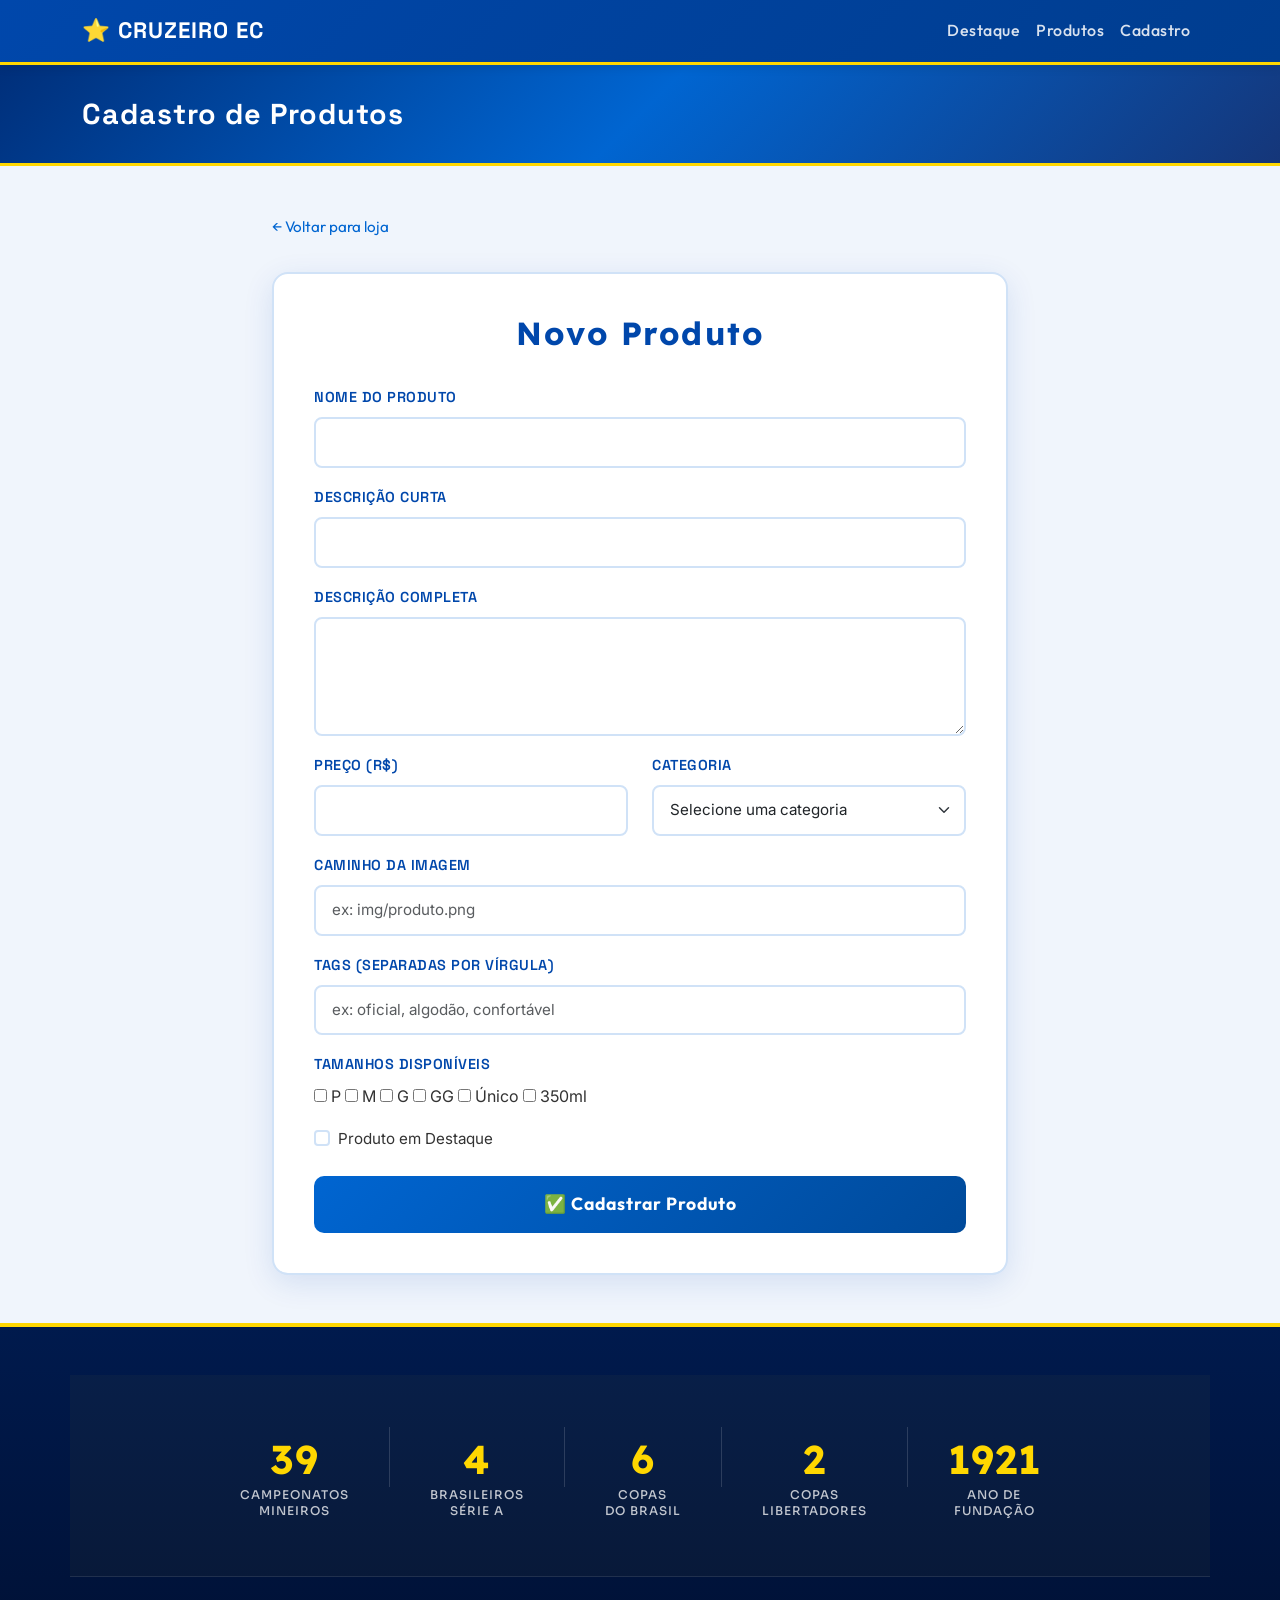
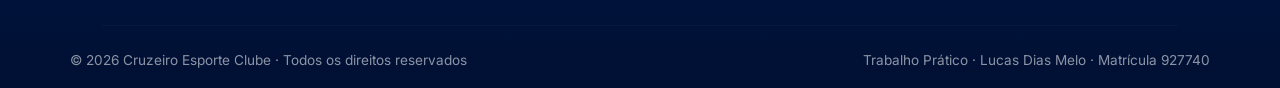
==== public copy/cadastro_produtos.html @ ca990f00 "Trazendo Arquivos" ====
<!DOCTYPE html>
<html lang="pt-br">
<head>
    <meta charset="UTF-8">
    <meta name="viewport" content="width=device-width, initial-scale=1.0">
    <title>Cadastro de Produtos - Cruzeiro EC</title>
    <link href="https://cdn.jsdelivr.net/npm/bootstrap@5.3.8/dist/css/bootstrap.min.css" rel="stylesheet" integrity="sha384-sRIl4kxILFvY47J16cr9ZwB07vP4J8+LH7qKQnuqkuIAvNWLzeN8tE5YBujZqJLB" crossorigin="anonymous">
    <link href="https://fonts.googleapis.com/css2?family=Sora:wght@400;500;600;700&family=Outfit:wght@400;500;600;700&family=Lexend:wght@400;500;600;700&family=Inter:wght@300;400;500;600;700&family=Space+Grotesk:wght@400;500;600;700&display=swap" rel="stylesheet">
    <link rel="stylesheet" href="css/style.css">
    <link rel="stylesheet" href="css/cadastro.css">
</head>
<body>

    <!-- NAVBAR -->
    <nav class="navbar navbar-expand-lg navbar-dark sticky-top cz-navbar">
        <div class="container">
            <a class="navbar-brand fw-bold" href="index.html">⭐ CRUZEIRO EC</a>
            <button class="navbar-toggler" type="button" data-bs-toggle="collapse" data-bs-target="#navbarNav">
                <span class="navbar-toggler-icon"></span>
            </button>
            <div class="collapse navbar-collapse" id="navbarNav">
                <ul class="navbar-nav ms-auto">
                    <li class="nav-item"><a class="nav-link" href="index.html#destaque">Destaque</a></li>
                    <li class="nav-item"><a class="nav-link" href="index.html#produtos">Produtos</a></li>
                    <li class="nav-item"><a class="nav-link" href="cadastro_produtos.html">Cadastro</a></li>
                </ul>
            </div>
        </div>
    </nav>

    <!-- HERO CADASTRO -->
    <div class="cadastro-hero">
        <div class="container">
            <h1 class="cadastro-hero-title">Cadastro de Produtos</h1>
        </div>
    </div>

    <!-- CADASTRO SECTION -->
    <section class="cadastro-section">
        <div class="container">
            <div class="row justify-content-center">
                <div class="col-lg-8">
                    <a href="index.html" class="btn-voltar">← Voltar para loja</a>

                    <div class="cadastro-card">
                        <h2 class="cadastro-title">Novo Produto</h2>
                        <form id="formCadastro">
                            <!-- Nome -->
                            <div class="mb-3">
                                <label for="nome" class="form-label">Nome do Produto</label>
                                <input type="text" class="form-control" id="nome" name="nome" required>
                            </div>

                            <!-- Descrição Curta -->
                            <div class="mb-3">
                                <label for="descricaoCurta" class="form-label">Descrição Curta</label>
                                <input type="text" class="form-control" id="descricaoCurta" name="descricaoCurta" required>
                            </div>

                            <!-- Descrição Completa -->
                            <div class="mb-3">
                                <label for="descricaoCompleta" class="form-label">Descrição Completa</label>
                                <textarea class="form-control" id="descricaoCompleta" name="descricaoCompleta" rows="4" required></textarea>
                            </div>

                            <!-- Preço -->
                            <div class="row mb-3">
                                <div class="col-md-6">
                                    <label for="preco" class="form-label">Preço (R$)</label>
                                    <input type="number" class="form-control" id="preco" name="preco" step="0.01" min="0" required>
                                </div>

                                <!-- Categoria -->
                                <div class="col-md-6">
                                    <label for="categoria" class="form-label">Categoria</label>
                                    <select class="form-select" id="categoria" name="categoria" required>
                                        <option value="">Selecione uma categoria</option>
                                        <option value="Camisetas">Camisetas</option>
                                        <option value="Shorts">Shorts</option>
                                        <option value="Acessórios">Acessórios</option>
                                        <option value="Moletom">Moletom</option>
                                        <option value="Utensílios">Utensílios</option>
                                        <option value="Bandeiras">Bandeiras</option>
                                    </select>
                                </div>
                            </div>

                            <!-- Imagem -->
                            <div class="mb-3">
                                <label for="imagem" class="form-label">Caminho da Imagem</label>
                                <input type="text" class="form-control" id="imagem" name="imagem" placeholder="ex: img/produto.png" required>
                            </div>

                            <!-- Tags -->
                            <div class="mb-3">
                                <label for="tags" class="form-label">Tags (separadas por vírgula)</label>
                                <input type="text" class="form-control" id="tags" name="tags" placeholder="ex: oficial, algodão, confortável" required>
                            </div>

                            <!-- Tamanhos -->
                            <div class="mb-3">
                                <label class="form-label">Tamanhos Disponíveis</label>
                                <div class="tamanho-checkbox">
                                    <label>
                                        <input type="checkbox" name="tamanhos" value="P"> P
                                    </label>
                                    <label>
                                        <input type="checkbox" name="tamanhos" value="M"> M
                                    </label>
                                    <label>
                                        <input type="checkbox" name="tamanhos" value="G"> G
                                    </label>
                                    <label>
                                        <input type="checkbox" name="tamanhos" value="GG"> GG
                                    </label>
                                    <label>
                                        <input type="checkbox" name="tamanhos" value="Único"> Único
                                    </label>
                                    <label>
                                        <input type="checkbox" name="tamanhos" value="350ml"> 350ml
                                    </label>
                                </div>
                            </div>

                            <!-- Destaque -->
                            <div class="mb-3 form-check">
                                <input type="checkbox" class="form-check-input" id="destaque" name="destaque">
                                <label class="form-check-label" for="destaque">
                                    Produto em Destaque
                                </label>
                            </div>

                            <!-- Botões -->
                            <div class="d-grid gap-2 mt-4">
                                <button type="submit" class="btn-cadastro">
                                    ✅ Cadastrar Produto
                                </button>
                            </div>
                        </form>
                    </div>
                </div>
            </div>
        </div>
    </section>

    <!-- FOOTER -->
    <footer class="cz-footer text-white pt-5 pb-3">
        <div class="container">
            <div class="footer-trophy-bar d-flex flex-wrap justify-content-center gap-4 mb-5">
                <div class="footer-trophy-item text-center">
                    <span class="footer-trophy-num">39</span>
                    <span class="footer-trophy-label">Campeonatos<br>Mineiros</span>
                </div>
                <div class="footer-trophy-divider"></div>
                <div class="footer-trophy-item text-center">
                    <span class="footer-trophy-num">4</span>
                    <span class="footer-trophy-label">Brasileiros<br>Série A</span>
                </div>
                <div class="footer-trophy-divider"></div>
                <div class="footer-trophy-item text-center">
                    <span class="footer-trophy-num">6</span>
                    <span class="footer-trophy-label">Copas<br>do Brasil</span>
                </div>
                <div class="footer-trophy-divider"></div>
                <div class="footer-trophy-item text-center">
                    <span class="footer-trophy-num">2</span>
                    <span class="footer-trophy-label">Copas<br>Libertadores</span>
                </div>
                <div class="footer-trophy-divider"></div>
                <div class="footer-trophy-item text-center">
                    <span class="footer-trophy-num">1921</span>
                    <span class="footer-trophy-label">Ano de<br>Fundação</span>
                </div>
            </div>
            <hr class="footer-hr">
            <div class="d-flex flex-wrap justify-content-between align-items-center gap-2">
                <p class="footer-copy mb-0">© 2026 Cruzeiro Esporte Clube · Todos os direitos reservados</p>
                <p class="footer-copy mb-0">Trabalho Prático · Lucas Dias Melo · Matrícula 927740</p>
            </div>
        </div>
    </footer>

    <div class="cz-toast" id="czToast"></div>

    <script src="https://cdn.jsdelivr.net/npm/bootstrap@5.3.8/dist/js/bootstrap.bundle.min.js" integrity="sha384-FKyoEForCGlyvwx9Hj09JcYn3nv7wiPVlz7YYwJrWVcXK/BmnVDxM+D2scQbITxI" crossorigin="anonymous"></script>
    <script src="js/cadastro.js"></script>
</body>
</html>
---- public copy/css/style.css ----
@import url('https://fonts.googleapis.com/css2?family=Sora:wght@400;500;600;700&family=Outfit:wght@400;500;600;700&family=Lexend:wght@400;500;600;700&family=Inter:wght@300;400;500;600;700&family=Space+Grotesk:wght@400;500;600;700&display=swap');

* {
    margin: 0;
    padding: 0;
    box-sizing: border-box;
}

html {
    scroll-behavior: smooth;
}

body {
    font-family: 'Inter', sans-serif;
    color: #333;
    line-height: 1.6;
}

/* ── NAVBAR ─────────────────────────────── */
.cz-navbar {
    background: linear-gradient(135deg, #0047AB 0%, #003d8f 100%);
    border-bottom: 3px solid #FFD700;
    box-shadow: 0 2px 10px rgba(0, 0, 0, 0.1);
    backdrop-filter: blur(10px);
}

.cz-navbar .navbar-brand {
    font-family: 'Space Grotesk', sans-serif;
    font-size: 1.4rem;
    letter-spacing: 1px;
    color: #fff !important;
    transition: transform 0.3s ease;
    font-weight: 700;
}

.cz-navbar .navbar-brand:hover {
    transform: scale(1.05);
}

.cz-navbar .nav-link {
    font-family: 'Outfit', sans-serif;
    font-size: 1rem;
    letter-spacing: 0.5px;
    color: rgba(255,255,255,0.85) !important;
    transition: all 0.3s ease;
    position: relative;
    font-weight: 500;
}

.cz-navbar .nav-link::after {
    content: '';
    position: absolute;
    width: 0;
    height: 2px;
    bottom: -5px;
    left: 0;
    background-color: #FFD700;
    transition: width 0.3s ease;
}

.cz-navbar .nav-link:hover {
    color: #FFD700 !important;
}

.cz-navbar .nav-link:hover::after {
    width: 100%;
}

/* ── HERO ────────────────────────────────── */
.cz-hero {
    background: linear-gradient(135deg, #002f7a 0%, #0065D1 50%, #153679 100%);
    min-height: 50vh;
    display: flex;
    align-items: center;
    position: relative;
    overflow: hidden;
}

.cz-hero::before {
    content: '';
    position: absolute;
    inset: 0;
    background: repeating-linear-gradient(
        45deg,
        transparent,
        transparent 40px,
        rgba(255,255,255,0.03) 40px,
        rgba(255,255,255,0.03) 80px
    );
}

.cz-title {
    font-family: 'Lexend', sans-serif;
    font-size: clamp(2.5rem, 8vw, 5rem);
    font-weight: 700;
    letter-spacing: 2px;
    line-height: 1.05;
    text-shadow: 0 4px 20px rgba(0,0,0,0.4);
    animation: slideInDown 0.8s ease-out;
}

.hero-sub {
    font-family: 'Sora', sans-serif;
    opacity: 0.8;
    letter-spacing: 0.5px;
    animation: slideInUp 0.8s ease-out 0.2s both;
    font-weight: 400;
}

@keyframes slideInDown {
    from {
        opacity: 0;
        transform: translateY(-30px);
    }
    to {
        opacity: 1;
        transform: translateY(0);
    }
}

@keyframes slideInUp {
    from {
        opacity: 0;
        transform: translateY(30px);
    }
    to {
        opacity: 1;
        transform: translateY(0);
    }
}

/* ── SECTIONS ────────────────────────────── */
.cz-section-light {
    background-color: #f0f5fc;
}

.cz-section-intro {
    background: linear-gradient(135deg, #e8f1f8 0%, #f0f5fc 100%);
    padding: 3rem 0;
}

.intro-box {
    background: linear-gradient(135deg, #4a90e2 0%, #357abd 100%);
    border: none;
    border-radius: 16px;
    box-shadow: 0 12px 30px rgba(74, 144, 226, 0.2);
    transition: transform 0.3s ease, box-shadow 0.3s ease;
}

.intro-box:hover {
    transform: translateY(-5px);
    box-shadow: 0 16px 40px rgba(74, 144, 226, 0.3);
}

.intro-title {
    font-family: 'Space Grotesk', sans-serif;
    font-size: 1.5rem;
    color: white;
    font-weight: 700;
    letter-spacing: 1.5px;
}

.intro-text {
    font-family: 'Inter', sans-serif;
    font-size: 1rem;
    color: rgba(255,255,255,0.95);
    line-height: 1.8;
    font-weight: 400;
}

/* ── DESTAQUE (CAROUSEL) ─────────────────── */
.cz-section-destaque {
    background-color: white;
    padding: 3rem 0;
}

.carousel {
    border-radius: 16px;
    overflow: hidden;
    box-shadow: 0 10px 40px rgba(0,65,171,0.15);
    transition: transform 0.3s ease;
    background: transparent;
}

.carousel:hover {
    transform: scale(1.01);
}

.carousel-inner {
    background: transparent;
}

.carousel-item {
    background: transparent;
}

.carousel-bg-1 {
    background: linear-gradient(135deg, #f5f5f5 0%, #e8e8e8 100%);
}

.carousel-bg-2 {
    background: linear-gradient(135deg, #e8f0f8 0%, #f0f5fc 100%);
}

.carousel-bg-3 {
    background: linear-gradient(135deg, #f8f0e8 0%, #faf5f0 100%);
}

.carousel-inner img {
    height: 500px;
    object-fit: contain;
    background: transparent;
    padding: 20px;
}

.carousel-indicators [data-bs-target] {
    background-color: #0065D1;
    border-radius: 50%;
    width: 12px;
    height: 12px;
    transition: all 0.3s ease;
}

.carousel-indicators [data-bs-target].active {
    background-color: #FFD700;
    transform: scale(1.3);
}

.carousel-control-prev-icon,
.carousel-control-next-icon {
    filter: drop-shadow(0 0 5px rgba(0, 0, 0, 0.3));
}

/* ── HISTÓRIA ────────────────────────────── */
.cz-section-historia {
    background: linear-gradient(160deg, #002f7a, #0047AB);
    padding: 3rem 0;
    position: relative;
    overflow: hidden;
}

.cz-section-historia::before {
    content: '';
    position: absolute;
    inset: 0;
    background: repeating-linear-gradient(
        -45deg,
        transparent,
        transparent 40px,
        rgba(255,215,0,0.03) 40px,
        rgba(255,215,0,0.03) 80px
    );
}

.historia-text {
    font-family: 'Inter', sans-serif;
    font-size: 1rem;
    line-height: 1.8;
    opacity: 0.95;
    position: relative;
    z-index: 1;
    font-weight: 400;
}

/* ── PRODUTOS ────────────────────────────── */
.section-title {
    font-family: 'Lexend', sans-serif;
    font-size: 2rem;
    font-weight: 700;
    color: #0047AB;
    letter-spacing: 1.5px;
    margin-bottom: 2rem;
    position: relative;
    display: inline-block;
    width: 100%;
}

.section-title::after {
    content: '';
    position: absolute;
    bottom: -10px;
    left: 50%;
    transform: translateX(-50%);
    width: 60px;
    height: 4px;
    background: linear-gradient(90deg, transparent, #FFD700, transparent);
    border-radius: 2px;
}

.product-card {
    background: white;
    border: 2px solid #d0e2f7;
    border-radius: 12px;
    overflow: hidden;
    transition: transform 0.3s, box-shadow 0.3s, border-color 0.3s;
    box-shadow: 0 4px 16px rgba(0,65,171,0.08);
}

.product-card:hover {
    transform: translateY(-8px);
    box-shadow: 0 12px 30px rgba(0,65,171,0.15);
    border-color: #0065D1;
}

.product-image {
    width: 100%;
    height: 250px;
    object-fit: cover;
    background-color: #f0f5fc;
}

.product-body {
    padding: 1.5rem;
}

.product-name {
    font-family: 'Space Grotesk', sans-serif;
    font-size: 1.1rem;
    font-weight: 600;
    color: #0047AB;
    margin-bottom: 0.5rem;
    letter-spacing: 0.5px;
}

.product-description {
    font-family: 'Inter', sans-serif;
    font-size: 0.9rem;
    color: #666;
    margin-bottom: 1rem;
    line-height: 1.5;
    font-weight: 400;
}

.product-price {
    font-family: 'Space Grotesk', sans-serif;
    font-size: 1.8rem;
    font-weight: 700;
    color: #0065D1;
    margin-bottom: 1rem;
    letter-spacing: 0.5px;
}

.product-btn {
    width: 100%;
    background: linear-gradient(135deg, #0065D1, #004a9a);
    color: white;
    border: none;
    padding: 0.7rem;
    border-radius: 8px;
    font-family: 'Outfit', sans-serif;
    font-size: 0.95rem;
    font-weight: 600;
    cursor: pointer;
    transition: background-color 0.2s, transform 0.2s;
    letter-spacing: 0.5px;
}

.product-btn:hover {
    background-color: #0047AB;
    transform: scale(1.02);
}

/* ── SOBRE ───────────────────────────────── */
.cz-section-sobre {
    background-color: #f0f5fc;
}

.sobre-box {
    background: white;
    border: 2px solid #d0e2f7;
    border-radius: 12px;
    box-shadow: 0 4px 16px rgba(0,65,171,0.08);
}

.sobre-subtitle {
    font-family: 'Space Grotesk', sans-serif;
    font-size: 1.2rem;
    color: #0065D1;
    font-weight: 600;
    letter-spacing: 0.5px;
}

.sobre-text {
    font-family: 'Inter', sans-serif;
    font-size: 0.95rem;
    color: #333;
    line-height: 1.8;
    font-weight: 400;
}

.social-links {
    display: flex;
    flex-direction: column;
    gap: 1rem;
}

.social-link {
    font-family: 'Outfit', sans-serif;
    display: inline-block;
    padding: 0.7rem 1rem;
    background: linear-gradient(135deg, #0065D1, #004a9a);
    color: white;
    text-decoration: none;
    border-radius: 8px;
    transition: all 0.3s ease;
    text-align: center;
    font-weight: 500;
    letter-spacing: 0.5px;
}

.social-link:hover {
    background-color: #0047AB;
    transform: translateX(5px);
    text-decoration: none;
    color: white;
}

/* ── FOOTER ──────────────────────────────── */
.cz-footer {
    background: linear-gradient(180deg, #001a4d 0%, #001033 100%);
    border-top: 4px solid #FFD700;
}

.cz-footer .container {
    padding: 0;
}

/* Faixa de troféus */
.footer-trophy-bar {
    border-bottom: 1px solid rgba(255,255,255,0.1);
    padding: 3rem 2rem 2.5rem;
    background: rgba(255, 215, 0, 0.03);
}

.footer-trophy-item {
    display: flex;
    flex-direction: column;
    align-items: center;
    gap: 8px;
    min-width: 100px;
    transition: all 0.3s ease;
    padding: 1rem;
    border-radius: 12px;
}

.footer-trophy-item:hover {
    transform: translateY(-8px) scale(1.08);
    background: rgba(255, 215, 0, 0.1);
}

.footer-trophy-num {
    font-family: 'Lexend', sans-serif;
    font-size: 2.5rem;
    font-weight: 700;
    color: #FFD700;
    line-height: 1;
    letter-spacing: 1px;
}

.footer-trophy-label {
    font-family: 'Sora', sans-serif;
    font-size: 0.75rem;
    color: rgba(255,255,255,0.75);
    text-align: center;
    text-transform: uppercase;
    letter-spacing: 1px;
    line-height: 1.4;
    font-weight: 500;
}

.footer-trophy-divider {
    width: 1px;
    background: rgba(255,255,255,0.15);
    align-self: stretch;
    margin: 4px 0;
    height: 60px;
}

/* Seção Principal do Footer */
.footer-main-content {
    padding: 3.5rem 2rem;
}

/* Colunas */
.footer-col-title {
    font-family: 'Space Grotesk', sans-serif;
    font-size: 1.15rem;
    font-weight: 700;
    color: #FFD700;
    letter-spacing: 1.5px;
    text-transform: uppercase;
    margin-bottom: 1.5rem;
    padding-bottom: 0.75rem;
    border-bottom: 2px solid rgba(255,215,0,0.4);
    display: flex;
    align-items: center;
    gap: 0.5rem;
}

.footer-text {
    font-family: 'Inter', sans-serif;
    font-size: 0.95rem;
    color: rgba(255,255,255,0.75);
    line-height: 1.9;
    margin-bottom: 1rem;
    font-weight: 400;
}

.footer-text strong {
    color: #FFD700;
    font-weight: 600;
}

.footer-info-item {
    display: flex;
    align-items: center;
    gap: 0.8rem;
    margin-bottom: 0.8rem;
    font-family: 'Inter', sans-serif;
    font-size: 0.95rem;
    color: rgba(255,255,255,0.75);
}

.footer-info-item strong {
    color: #FFD700;
    min-width: 80px;
    font-weight: 600;
}

.footer-links-list {
    list-style: none;
    padding: 0;
    margin: 0;
    display: flex;
    flex-direction: column;
    gap: 0.8rem;
}

.footer-links-list li {
    font-family: 'Inter', sans-serif;
    font-size: 0.95rem;
    color: rgba(255,255,255,0.7);
    line-height: 1.6;
    transition: all 0.3s ease;
    font-weight: 400;
}

.footer-links-list li a {
    color: rgba(255,255,255,0.8);
    text-decoration: none;
    transition: all 0.3s ease;
    position: relative;
    display: inline-block;
    font-weight: 500;
}

.footer-links-list li a::before {
    content: '▶';
    opacity: 0;
    margin-right: 6px;
    transition: opacity 0.3s ease;
    font-size: 0.7rem;
    color: #FFD700;
}

.footer-links-list li a:hover {
    color: #FFD700;
    padding-left: 8px;
}

.footer-links-list li a:hover::before {
    opacity: 1;
}

/* Redes sociais */
.footer-social-row {
    display: flex;
    flex-direction: column;
    gap: 0.8rem;
}

.footer-social-btn {
    font-family: 'Outfit', sans-serif;
    font-size: 0.9rem;
    color: rgba(255,255,255,0.85);
    text-decoration: none;
    padding: 0.6rem 1rem;
    border: 1.5px solid rgba(255,215,0,0.4);
    border-radius: 8px;
    transition: all 0.3s ease;
    display: inline-block;
    font-weight: 500;
    background: rgba(255,215,0,0.05);
}

.footer-social-btn:hover {
    background: rgba(255,215,0,0.15);
    border-color: #FFD700;
    color: #FFD700;
    transform: translateX(6px);
    box-shadow: 0 4px 15px rgba(255, 215, 0, 0.2);
}

.footer-site-contact {
    display: flex;
    flex-direction: column;
    gap: 0.6rem;
    margin-top: 1.2rem;
}

.footer-site-link {
    color: #90b8e8;
    text-decoration: none;
    transition: all 0.3s ease;
    font-weight: 500;
    display: inline-flex;
    align-items: center;
    gap: 0.4rem;
    font-family: 'Inter', sans-serif;
}

.footer-site-link:hover {
    color: #FFD700;
    transform: translateX(4px);
}

/* Rodapé base */
.footer-hr {
    border-color: rgba(255,255,255,0.1);
    margin: 2.5rem 2rem 1.5rem;
}

.footer-bottom {
    padding: 1.5rem 2rem;
    background: rgba(0, 0, 0, 0.3);
}

.footer-copy {
    font-family: 'Inter', sans-serif;
    font-size: 0.85rem;
    color: rgba(255,255,255,0.55);
    font-weight: 400;
}

/* ── MODAL ───────────────────────────────── */
.modal-content {
    border-radius: 12px;
    border: 2px solid #d0e2f7;
}

.modal-header {
    background-color: #0065D1;
    color: white;
}

.modal-title {
    font-family: 'Space Grotesk', sans-serif;
    font-weight: 600;
    letter-spacing: 0.5px;
}

.form-label {
    font-family: 'Outfit', sans-serif;
    color: #0047AB;
    font-weight: 600;
    letter-spacing: 0.3px;
}

.form-select, .form-control {
    border-color: #d0e2f7;
    font-family: 'Inter', sans-serif;
}

.form-select:focus, .form-control:focus {
    border-color: #0065D1;
    box-shadow: 0 0 0 0.2rem rgba(0, 101, 209, 0.25);
}

.btn-primary {
    background-color: #0065D1;
    border-color: #0065D1;
    font-family: 'Outfit', sans-serif;
    font-weight: 600;
}

.btn-primary:hover {
    background-color: #0047AB;
    border-color: #0047AB;
}

/* ── RESPONSIVE ──────────────────────────── */
@media (max-width: 768px) {
    .carousel-inner img {
        height: 350px;
    }

    .section-title {
        font-size: 1.6rem;
    }

    .product-price {
        font-size: 1.5rem;
    }

    .footer-trophy-bar {
        padding: 2rem 1rem;
    }

    .footer-trophy-item {
        min-width: 80px;
        padding: 0.75rem;
    }

    .footer-main-content {
        padding: 2.5rem 1rem;
    }

    .footer-trophy-num {
        font-size: 2rem;
    }

    .footer-col-title {
        font-size: 1rem;
    }

    .footer-text {
        font-size: 0.9rem;
    }
}

@media (max-width: 576px) {
    .cz-title {
        letter-spacing: 1px;
    }

    .carousel-inner img {
        height: 280px;
    }

    .intro-title {
        font-size: 1.2rem;
    }

    .intro-text {
        font-size: 0.9rem;
    }

    .section-title {
        font-size: 1.4rem;
    }

    .historia-text {
        font-size: 0.85rem;
    }

    .footer-trophy-divider {
        display: none;
    }

    .footer-trophy-item {
        min-width: 70px;
        padding: 0.5rem;
    }

    .footer-trophy-num {
        font-size: 1.8rem;
    }

    .footer-trophy-label {
        font-size: 0.65rem;
    }

    .footer-col-title {
        font-size: 0.95rem;
        margin-bottom: 1rem;
    }

    .footer-text {
        font-size: 0.85rem;
    }

    .footer-bottom {
        padding: 1rem;
        text-align: center;
    }

    .footer-copy {
        font-size: 0.75rem;
    }
}

/* ── SCROLL BAR ──────────────────────────── */
::-webkit-scrollbar {
    width: 8px;
}

::-webkit-scrollbar-track {
    background: #f0f5fc;
}

::-webkit-scrollbar-thumb {
    background: #0065D1;
    border-radius: 4px;
}

::-webkit-scrollbar-thumb:hover {
    background: #0047AB;
}
---- public copy/css/cadastro.css ----
/* ── CADASTRO PÁGINA ────────────────────────── */
.cadastro-hero {
    background: linear-gradient(135deg, #002f7a 0%, #0065D1 50%, #153679 100%);
    padding: 2rem 0;
    border-bottom: 3px solid #FFD700;
}

.cadastro-hero-title {
    font-family: 'Space Grotesk', sans-serif;
    font-size: 1.8rem;
    color: white;
    letter-spacing: 1px;
    margin: 0;
    font-weight: 700;
}

.cadastro-section {
    background-color: #f0f5fc;
    min-height: 80vh;
    padding: 3rem 0;
}

.cadastro-card {
    background: white;
    border-radius: 16px;
    border: 2px solid #d0e2f7;
    padding: 2.5rem;
    box-shadow: 0 8px 30px rgba(0, 65, 171, 0.12);
}

.cadastro-title {
    font-family: 'Lexend', sans-serif;
    font-size: 2rem;
    font-weight: 700;
    color: #0047AB;
    letter-spacing: 1.5px;
    margin-bottom: 2rem;
    text-align: center;
}

.form-label {
    font-family: 'Space Grotesk', sans-serif;
    font-size: 0.9rem;
    font-weight: 600;
    color: #0047AB;
    letter-spacing: 0.5px;
    text-transform: uppercase;
    margin-bottom: 0.5rem;
}

.form-control, .form-select {
    border: 2px solid #d0e2f7;
    border-radius: 8px;
    padding: 0.75rem 1rem;
    font-family: 'Inter', sans-serif;
    font-size: 0.95rem;
    transition: border-color 0.3s ease;
}

.form-control:focus, .form-select:focus {
    border-color: #0065D1;
    box-shadow: 0 0 0 0.2rem rgba(0, 101, 209, 0.25);
}

.btn-cadastro {
    width: 100%;
    background: linear-gradient(135deg, #0065D1, #004a9a);
    color: white;
    border: none;
    padding: 0.9rem;
    border-radius: 10px;
    font-family: 'Outfit', sans-serif;
    font-size: 1.1rem;
    font-weight: 700;
    letter-spacing: 1px;
    cursor: pointer;
    transition: background 0.2s, transform 0.15s;
}

.btn-cadastro:hover {
    background: #0047AB;
    transform: translateY(-2px);
    color: white;
}

.btn-voltar {
    font-family: 'Outfit', sans-serif;
    font-size: 0.95rem;
    color: #0065D1;
    text-decoration: none;
    display: inline-flex;
    align-items: center;
    gap: 0.3rem;
    margin-bottom: 2rem;
    transition: color 0.2s;
}

.btn-voltar:hover {
    color: #0047AB;
}

.form-check-input {
    border: 2px solid #d0e2f7;
    cursor: pointer;
}

.form-check-input:checked {
    background-color: #0065D1;
    border-color: #0065D1;
}

.form-check-label {
    font-family: 'Inter', sans-serif;
    font-size: 0.95rem;
    color: #333;
    cursor: pointer;
}

@media (max-width: 768px) {
    .cadastro-card {
        padding: 1.5rem;
    }

    .cadastro-title {
        font-size: 1.5rem;
    }

    .cadastro-hero-title {
        font-size: 1.3rem;
    }
}
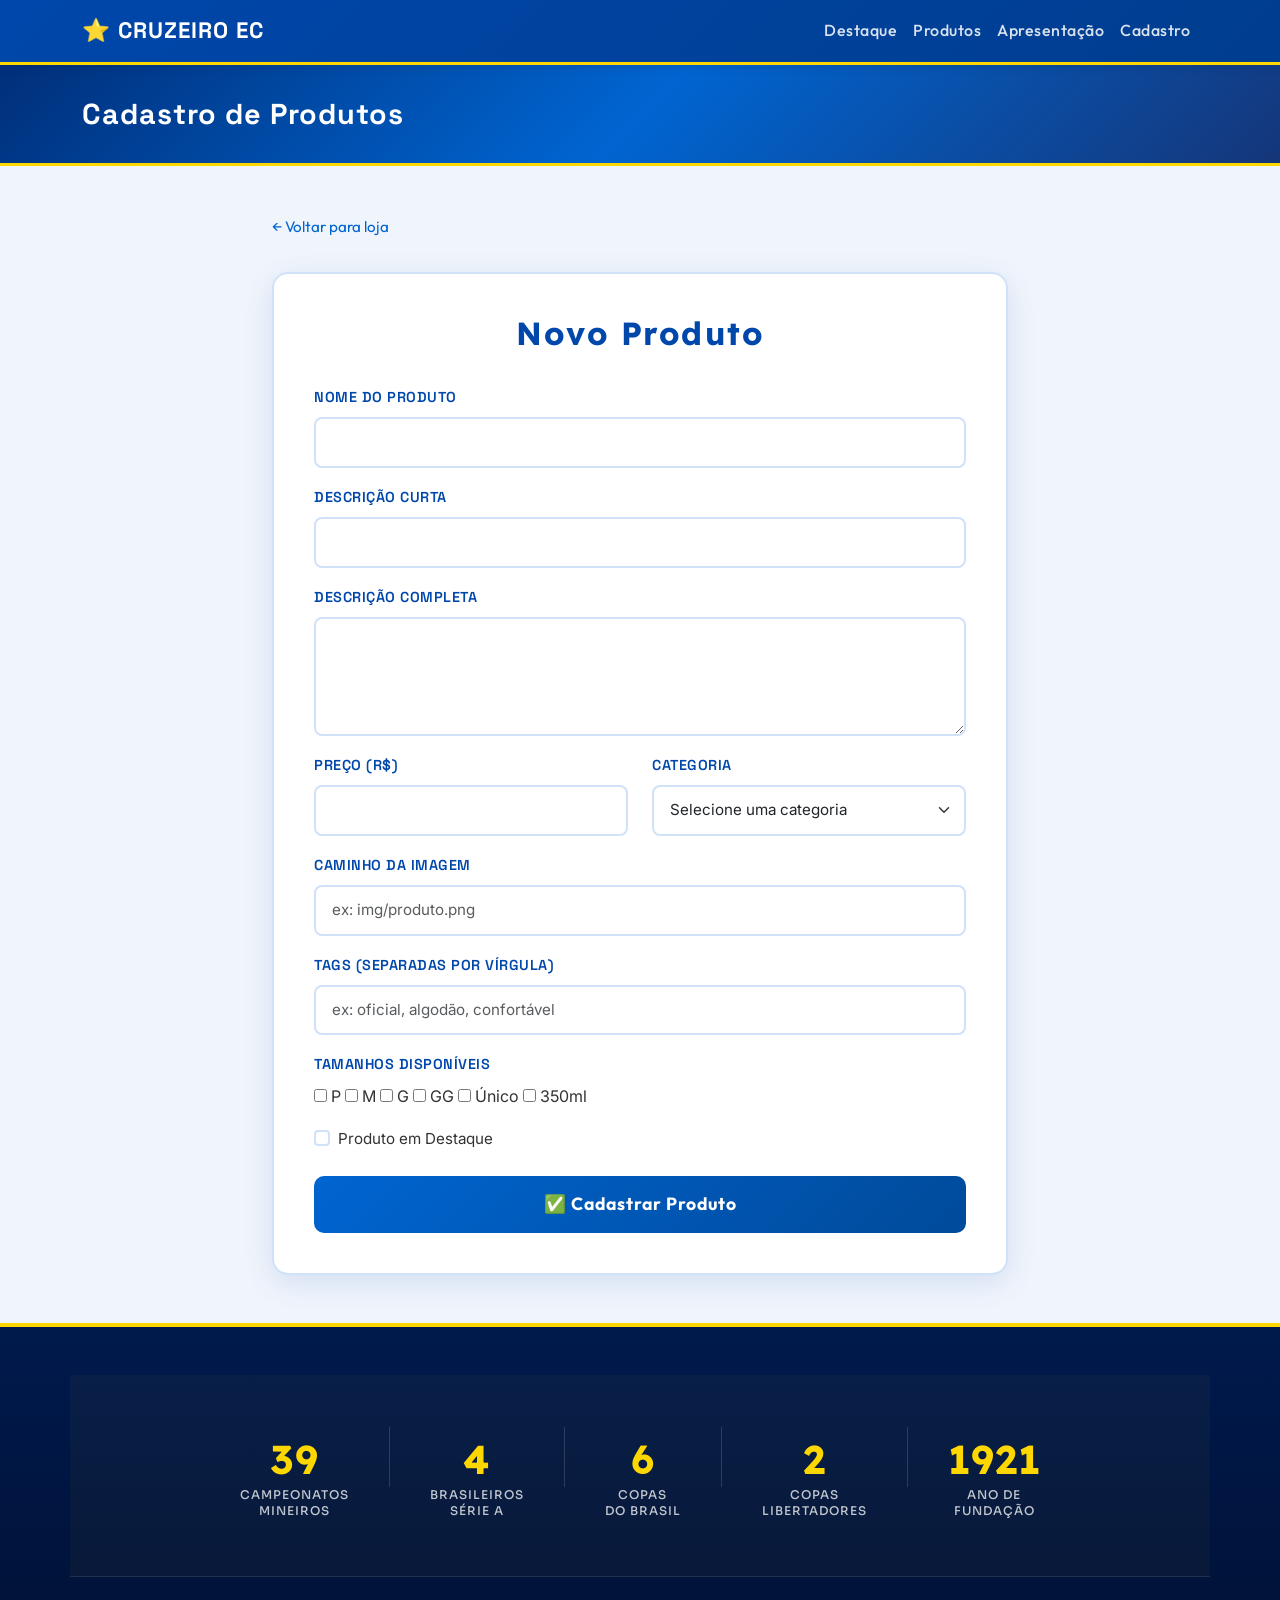
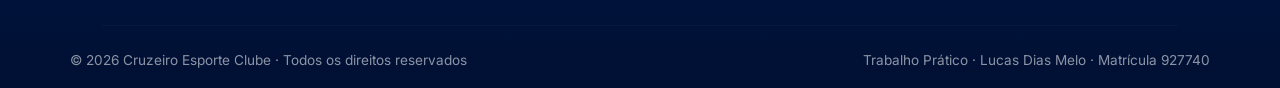
==== commit 5347ced1: "Semana 14" ====
--- a/public copy/cadastro_produtos.html
+++ b/public copy/cadastro_produtos.html
@@ -22,6 +22,7 @@
                 <ul class="navbar-nav ms-auto">
                     <li class="nav-item"><a class="nav-link" href="index.html#destaque">Destaque</a></li>
                     <li class="nav-item"><a class="nav-link" href="index.html#produtos">Produtos</a></li>
+                    <li class="nav-item"><a class="nav-link" href="apresentacao.html">Apresentação</a></li>
                     <li class="nav-item"><a class="nav-link" href="cadastro_produtos.html">Cadastro</a></li>
                 </ul>
             </div>
